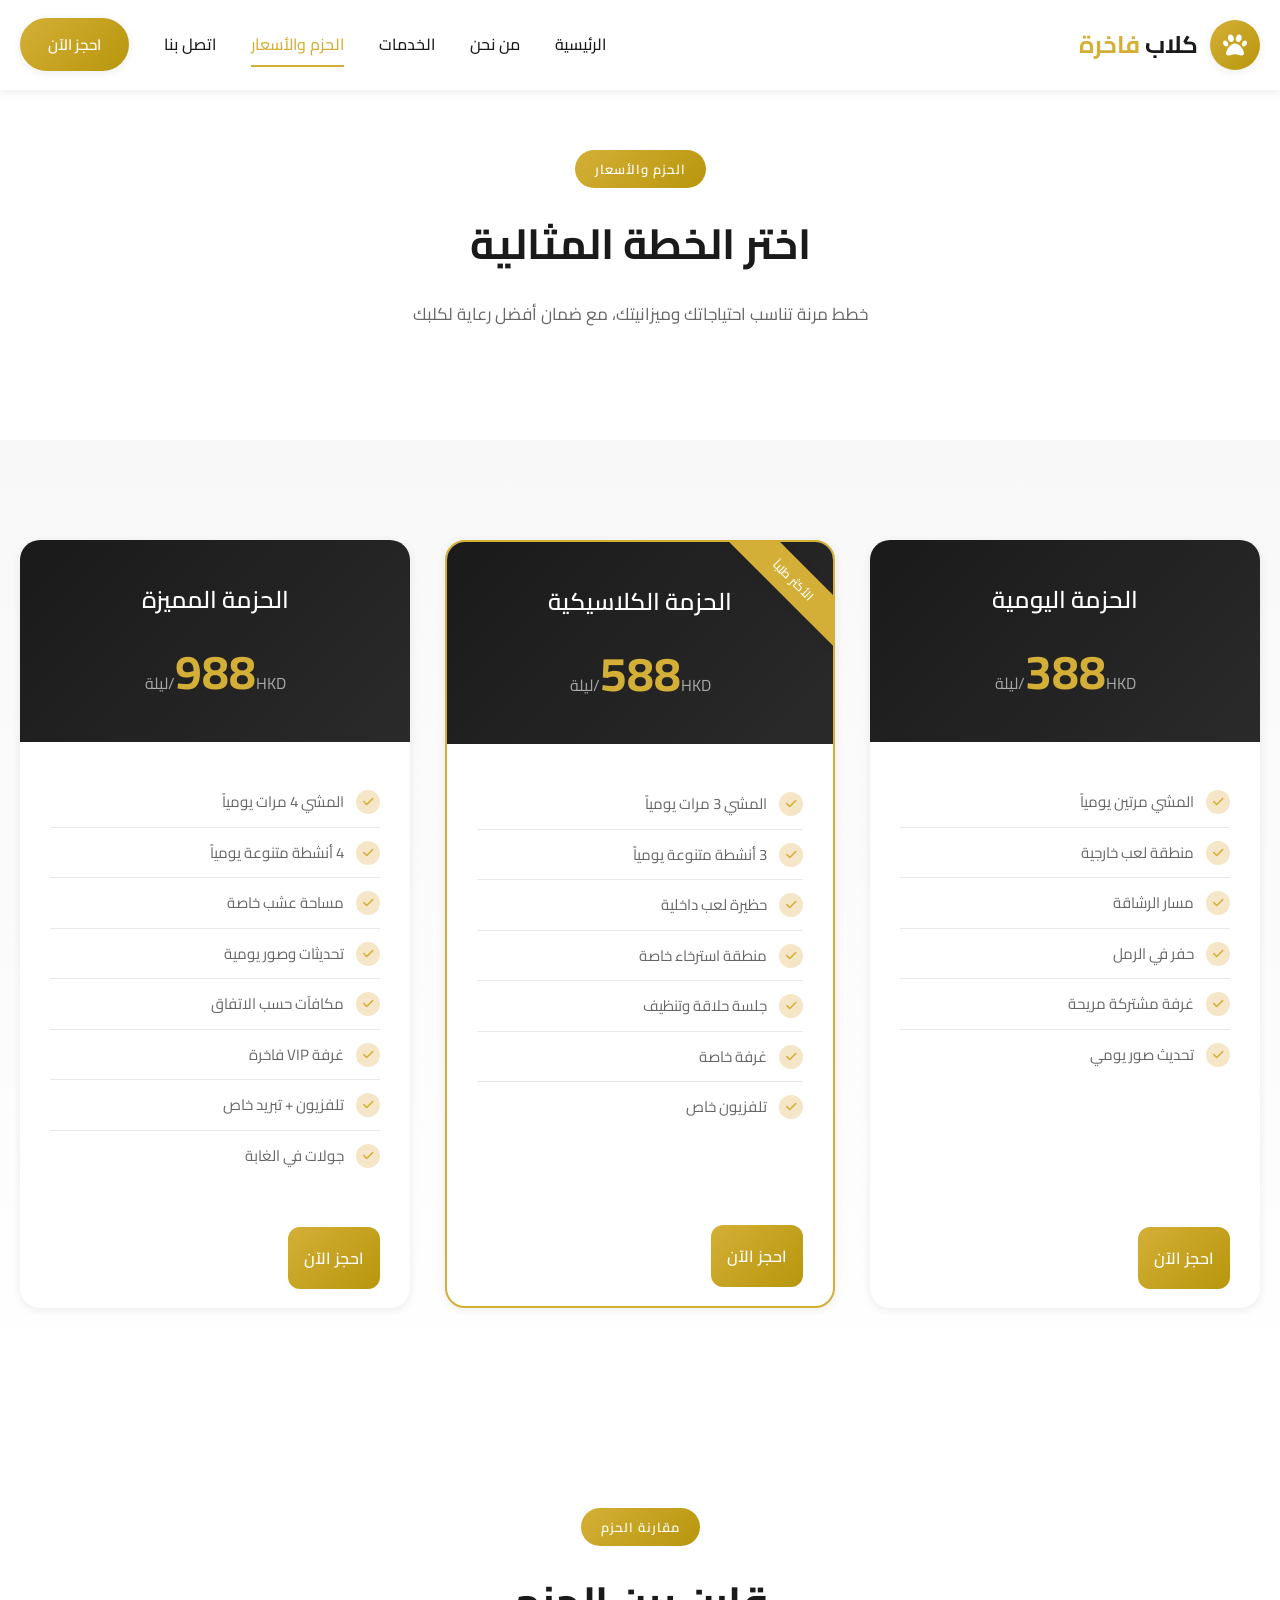
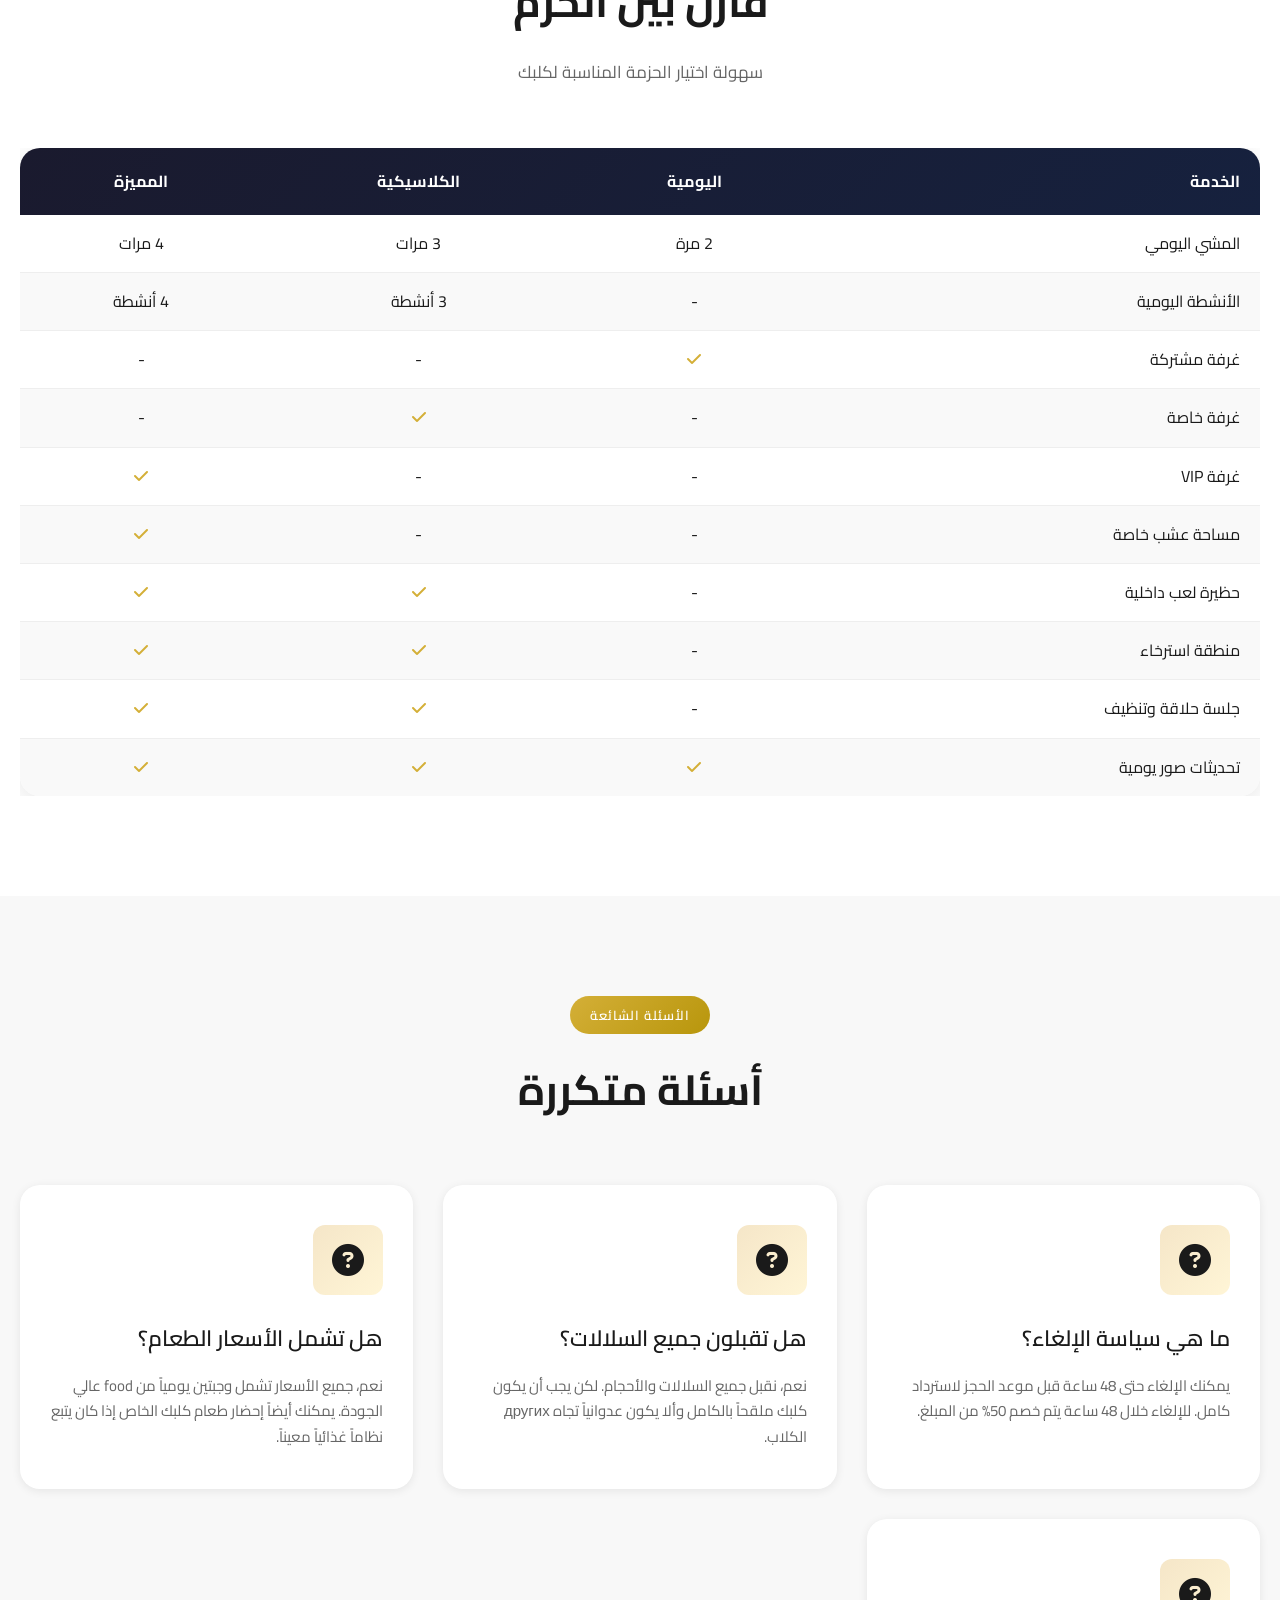
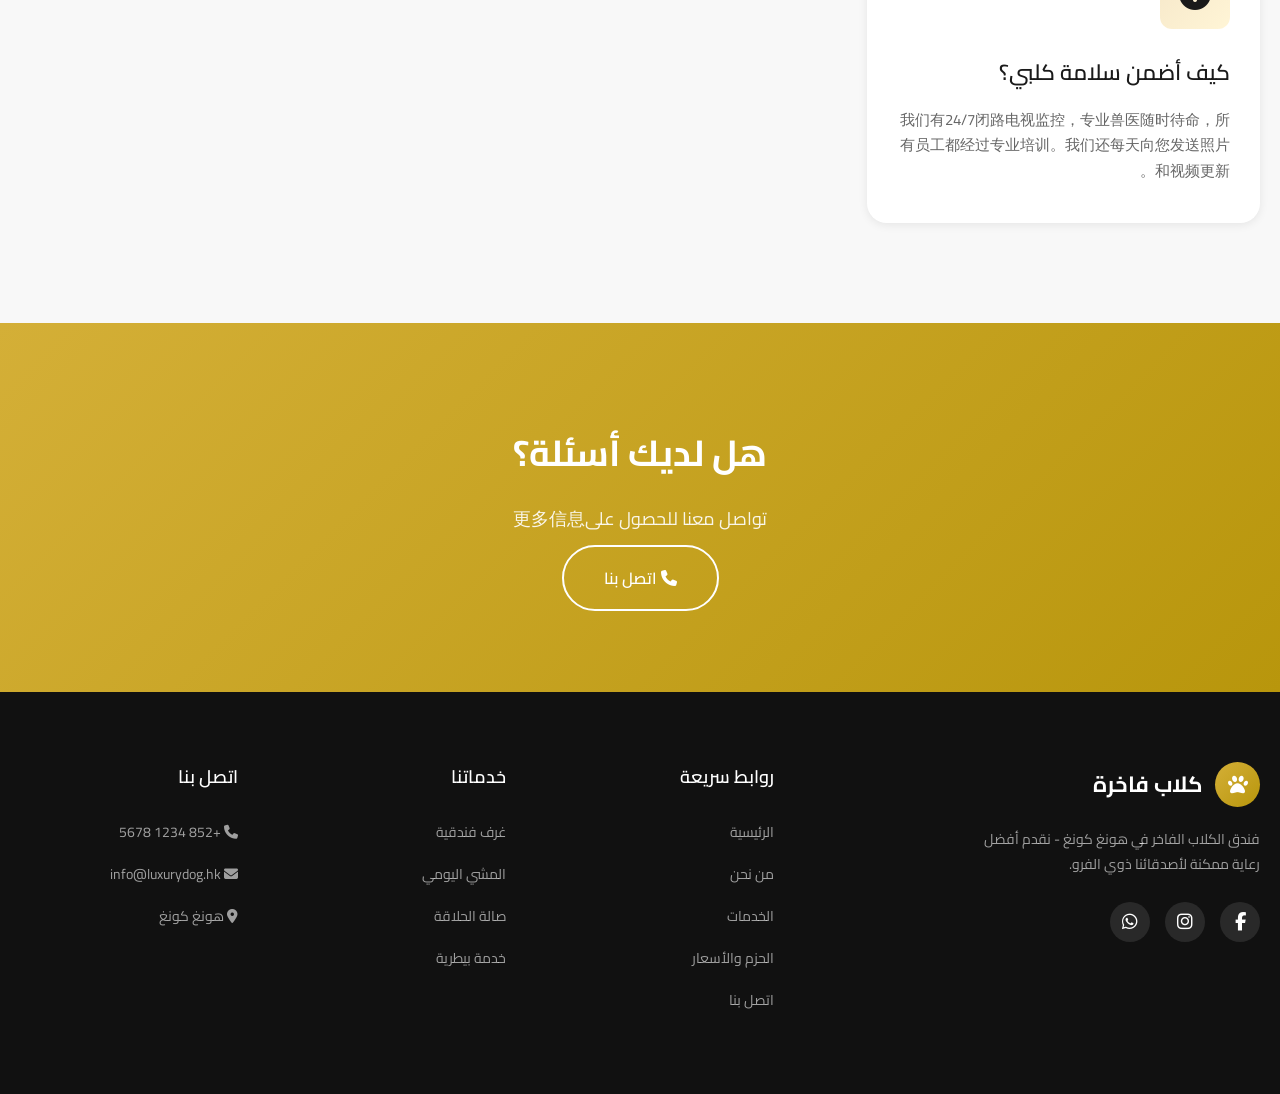
==== packages.html @ 78e654fd "Add files via upload" ====
<!DOCTYPE html>
<html lang="ar" dir="rtl">
<head>
    <meta charset="UTF-8">
    <meta name="viewport" content="width=device-width, initial-scale=1.0">
    <meta name="description" content="حزم وأسعار فندق الكلاب الفاخر في هونغ كونغ - حزمة يومية، كلاسيكية، مميزة">
    <meta name="keywords" content="اسعار فندق كلاب, حزم رعاية كلاب, حجز كلاب هونغ كونغ">
    <title>الحزم والأسعار - فندق الكلاب الفاخر | هونغ كونغ</title>
    
    <!-- الخطوط -->
    <link rel="preconnect" href="https://fonts.googleapis.com">
    <link rel="preconnect" href="https://fonts.gstatic.com" crossorigin>
    <link href="https://fonts.googleapis.com/css2?family=Cairo:wght@300;400;500;600;700;800;900&family=Tajawal:wght@300;400;500;600;700;800;900&display=swap" rel="stylesheet">
    
    <!-- أيقونات Font Awesome -->
    <link rel="stylesheet" href="https://cdnjs.cloudflare.com/ajax/libs/font-awesome/6.5.1/css/all.min.css">
    
    <!-- ملفات التصميم -->
    <link rel="stylesheet" href="css/style.css">
    <link rel="stylesheet" href="css/animations.css">
    
    <!-- Favicon -->
    <link rel="icon" href="data:image/svg+xml,<svg xmlns='http://www.w3.org/2000/svg' viewBox='0 0 100 100'><text y='.9em' font-size='90'>🐕</text></svg>">
</head>
<body>
    <!-- الهيدر -->
    <header class="header">
        <div class="container">
            <div class="header-inner">
                <a href="index.html" class="logo">
                    <div class="logo-icon">
                        <i class="fas fa-paw"></i>
                    </div>
                    <div class="logo-text">
                        كلاب <span>فاخرة</span>
                    </div>
                </a>

                <nav>
                    <ul class="nav-menu">
                        <li><a href="index.html" class="nav-link">الرئيسية</a></li>
                        <li><a href="about.html" class="nav-link">من نحن</a></li>
                        <li><a href="services.html" class="nav-link">الخدمات</a></li>
                        <li><a href="packages.html" class="nav-link active">الحزم والأسعار</a></li>
                        <li><a href="contact.html" class="nav-link">اتصل بنا</a></li>
                        <li><a href="packages.html" class="btn-book">احجز الآن</a></li>
                    </ul>
                </nav>

                <div class="menu-toggle">
                    <span></span>
                    <span></span>
                    <span></span>
                </div>
            </div>
        </div>
    </header>

    <!-- صفحة الحزم والأسعار -->
    <section class="section" style="padding-top: 150px; padding-bottom: 50px;">
        <div class="container">
            <div class="section-header reveal">
                <span class="section-badge">الحزم والأسعار</span>
                <h1 class="section-title">اختر الخطة المثالية</h1>
                <p class="section-description">
                    خطط مرنة تناسب احتياجاتك وميزانيتك، مع ضمان أفضل رعاية لكلبك
                </p>
            </div>
        </div>
    </section>

    <!-- قسم الحزم -->
    <section class="section packages-section">
        <div class="container">
            <div class="packages-grid">
                <!-- الحزمة اليومية -->
                <div class="package-card reveal">
                    <div class="package-header">
                        <h3 class="package-name">الحزمة اليومية</h3>
                        <div class="package-price">
                            388<span>HKD/ليلة</span>
                        </div>
                    </div>
                    <div class="package-body">
                        <ul class="package-features">
                            <li class="package-feature">
                                <span class="package-feature-icon"><i class="fas fa-check"></i></span>
                                المشي مرتين يومياً
                            </li>
                            <li class="package-feature">
                                <span class="package-feature-icon"><i class="fas fa-check"></i></span>
                                منطقة لعب خارجية
                            </li>
                            <li class="package-feature">
                                <span class="package-feature-icon"><i class="fas fa-check"></i></span>
                                مسار الرشاقة
                            </li>
                            <li class="package-feature">
                                <span class="package-feature-icon"><i class="fas fa-check"></i></span>
                                حفر في الرمل
                            </li>
                            <li class="package-feature">
                                <span class="package-feature-icon"><i class="fas fa-check"></i></span>
                                غرفة مشتركة مريحة
                            </li>
                            <li class="package-feature">
                                <span class="package-feature-icon"><i class="fas fa-check"></i></span>
                                تحديث صور يومي
                            </li>
                        </ul>
                    </div>
                    <div class="package-footer">
                        <a href="contact.html" class="package-btn">احجز الآن</a>
                    </div>
                </div>

                <!-- الحزمة الكلاسيكية -->
                <div class="package-card featured reveal">
                    <span class="package-badge">الأكثر طلباً</span>
                    <div class="package-header">
                        <h3 class="package-name">الحزمة الكلاسيكية</h3>
                        <div class="package-price">
                            588<span>HKD/ليلة</span>
                        </div>
                    </div>
                    <div class="package-body">
                        <ul class="package-features">
                            <li class="package-feature">
                                <span class="package-feature-icon"><i class="fas fa-check"></i></span>
                                المشي 3 مرات يومياً
                            </li>
                            <li class="package-feature">
                                <span class="package-feature-icon"><i class="fas fa-check"></i></span>
                                3 أنشطة متنوعة يومياً
                            </li>
                            <li class="package-feature">
                                <span class="package-feature-icon"><i class="fas fa-check"></i></span>
                                حظيرة لعب داخلية
                            </li>
                            <li class="package-feature">
                                <span class="package-feature-icon"><i class="fas fa-check"></i></span>
                                منطقة استرخاء خاصة
                            </li>
                            <li class="package-feature">
                                <span class="package-feature-icon"><i class="fas fa-check"></i></span>
                                جلسة حلاقة وتنظيف
                            </li>
                            <li class="package-feature">
                                <span class="package-feature-icon"><i class="fas fa-check"></i></span>
                                غرفة خاصة
                            </li>
                            <li class="package-feature">
                                <span class="package-feature-icon"><i class="fas fa-check"></i></span>
                                تلفزيون خاص
                            </li>
                        </ul>
                    </div>
                    <div class="package-footer">
                        <a href="contact.html" class="package-btn">احجز الآن</a>
                    </div>
                </div>

                <!-- الحزمة المميزة -->
                <div class="package-card reveal">
                    <div class="package-header">
                        <h3 class="package-name">الحزمة المميزة</h3>
                        <div class="package-price">
                            988<span>HKD/ليلة</span>
                        </div>
                    </div>
                    <div class="package-body">
                        <ul class="package-features">
                            <li class="package-feature">
                                <span class="package-feature-icon"><i class="fas fa-check"></i></span>
                                المشي 4 مرات يومياً
                            </li>
                            <li class="package-feature">
                                <span class="package-feature-icon"><i class="fas fa-check"></i></span>
                                4 أنشطة متنوعة يومياً
                            </li>
                            <li class="package-feature">
                                <span class="package-feature-icon"><i class="fas fa-check"></i></span>
                                مساحة عشب خاصة
                            </li>
                            <li class="package-feature">
                                <span class="package-feature-icon"><i class="fas fa-check"></i></span>
                                تحديثات وصور يومية
                            </li>
                            <li class="package-feature">
                                <span class="package-feature-icon"><i class="fas fa-check"></i></span>
                                مكافآت حسب الاتفاق
                            </li>
                            <li class="package-feature">
                                <span class="package-feature-icon"><i class="fas fa-check"></i></span>
                                غرفة VIP فاخرة
                            </li>
                            <li class="package-feature">
                                <span class="package-feature-icon"><i class="fas fa-check"></i></span>
                                تلفزيون + تبريد خاص
                            </li>
                            <li class="package-feature">
                                <span class="package-feature-icon"><i class="fas fa-check"></i></span>
                                جولات في الغابة
                            </li>
                        </ul>
                    </div>
                    <div class="package-footer">
                        <a href="contact.html" class="package-btn">احجز الآن</a>
                    </div>
                </div>
            </div>
        </div>
    </section>

    <!-- قسم مقارنة الحزم -->
    <section class="section">
        <div class="container">
            <div class="section-header reveal">
                <span class="section-badge">مقارنة الحزم</span>
                <h2 class="section-title">قارن بين الحزم</h2>
                <p class="section-description">
                    سهولة اختيار الحزمة المناسبة لكلبك
                </p>
            </div>

            <div style="overflow-x: auto;">
                <table style="width: 100%; border-collapse: collapse; background: white; border-radius: 20px; overflow: hidden; box-shadow: 0 5px 25px rgba(0,0,0,0.1);">
                    <thead>
                        <tr style="background: linear-gradient(135deg, #1a1a2e, #16213e); color: white;">
                            <th style="padding: 20px; text-align: right;">الخدمة</th>
                            <th style="padding: 20px; text-align: center;">اليومية</th>
                            <th style="padding: 20px; text-align: center;">الكلاسيكية</th>
                            <th style="padding: 20px; text-align: center;">المميزة</th>
                        </tr>
                    </thead>
                    <tbody>
                        <tr style="border-bottom: 1px solid #eee;">
                            <td style="padding: 15px 20px;">المشي اليومي</td>
                            <td style="padding: 15px 20px; text-align: center;">2 مرة</td>
                            <td style="padding: 15px 20px; text-align: center;">3 مرات</td>
                            <td style="padding: 15px 20px; text-align: center;">4 مرات</td>
                        </tr>
                        <tr style="border-bottom: 1px solid #eee; background: #f9f9f9;">
                            <td style="padding: 15px 20px;">الأنشطة اليومية</td>
                            <td style="padding: 15px 20px; text-align: center;">-</td>
                            <td style="padding: 15px 20px; text-align: center;">3 أنشطة</td>
                            <td style="padding: 15px 20px; text-align: center;">4 أنشطة</td>
                        </tr>
                        <tr style="border-bottom: 1px solid #eee;">
                            <td style="padding: 15px 20px;">غرفة مشتركة</td>
                            <td style="padding: 15px 20px; text-align: center;"><i class="fas fa-check" style="color: #D4AF37;"></i></td>
                            <td style="padding: 15px 20px; text-align: center;">-</td>
                            <td style="padding: 15px 20px; text-align: center;">-</td>
                        </tr>
                        <tr style="border-bottom: 1px solid #eee; background: #f9f9f9;">
                            <td style="padding: 15px 20px;">غرفة خاصة</td>
                            <td style="padding: 15px 20px; text-align: center;">-</td>
                            <td style="padding: 15px 20px; text-align: center;"><i class="fas fa-check" style="color: #D4AF37;"></i></td>
                            <td style="padding: 15px 20px; text-align: center;">-</td>
                        </tr>
                        <tr style="border-bottom: 1px solid #eee;">
                            <td style="padding: 15px 20px;">غرفة VIP</td>
                            <td style="padding: 15px 20px; text-align: center;">-</td>
                            <td style="padding: 15px 20px; text-align: center;">-</td>
                            <td style="padding: 15px 20px; text-align: center;"><i class="fas fa-check" style="color: #D4AF37;"></i></td>
                        </tr>
                        <tr style="border-bottom: 1px solid #eee; background: #f9f9f9;">
                            <td style="padding: 15px 20px;">مساحة عشب خاصة</td>
                            <td style="padding: 15px 20px; text-align: center;">-</td>
                            <td style="padding: 15px 20px; text-align: center;">-</td>
                            <td style="padding: 15px 20px; text-align: center;"><i class="fas fa-check" style="color: #D4AF37;"></i></td>
                        </tr>
                        <tr style="border-bottom: 1px solid #eee;">
                            <td style="padding: 15px 20px;">حظيرة لعب داخلية</td>
                            <td style="padding: 15px 20px; text-align: center;">-</td>
                            <td style="padding: 15px 20px; text-align: center;"><i class="fas fa-check" style="color: #D4AF37;"></i></td>
                            <td style="padding: 15px 20px; text-align: center;"><i class="fas fa-check" style="color: #D4AF37;"></i></td>
                        </tr>
                        <tr style="border-bottom: 1px solid #eee; background: #f9f9f9;">
                            <td style="padding: 15px 20px;">منطقة استرخاء</td>
                            <td style="padding: 15px 20px; text-align: center;">-</td>
                            <td style="padding: 15px 20px; text-align: center;"><i class="fas fa-check" style="color: #D4AF37;"></i></td>
                            <td style="padding: 15px 20px; text-align: center;"><i class="fas fa-check" style="color: #D4AF37;"></i></td>
                        </tr>
                        <tr style="border-bottom: 1px solid #eee;">
                            <td style="padding: 15px 20px;">جلسة حلاقة وتنظيف</td>
                            <td style="padding: 15px 20px; text-align: center;">-</td>
                            <td style="padding: 15px 20px; text-align: center;"><i class="fas fa-check" style="color: #D4AF37;"></i></td>
                            <td style="padding: 15px 20px; text-align: center;"><i class="fas fa-check" style="color: #D4AF37;"></i></td>
                        </tr>
                        <tr style="background: #f9f9f9;">
                            <td style="padding: 15px 20px;">تحديثات صور يومية</td>
                            <td style="padding: 15px 20px; text-align: center;"><i class="fas fa-check" style="color: #D4AF37;"></i></td>
                            <td style="padding: 15px 20px; text-align: center;"><i class="fas fa-check" style="color: #D4AF37;"></i></td>
                            <td style="padding: 15px 20px; text-align: center;"><i class="fas fa-check" style="color: #D4AF37;"></i></td>
                        </tr>
                    </tbody>
                </table>
            </div>
        </div>
    </section>

    <!-- قسم الأسئلة الشائعة -->
    <section class="section about-section">
        <div class="container">
            <div class="section-header reveal">
                <span class="section-badge">الأسئلة الشائعة</span>
                <h2 class="section-title">أسئلة متكررة</h2>
            </div>

            <div class="services-grid">
                <div class="service-card reveal">
                    <div class="service-icon">
                        <i class="fas fa-question-circle"></i>
                    </div>
                    <h3 class="service-title">ما هي سياسة الإلغاء؟</h3>
                    <p class="service-description">
                        يمكنك الإلغاء حتى 48 ساعة قبل موعد الحجز لاسترداد كامل. للإلغاء خلال 48 ساعة يتم خصم 50% من المبلغ.
                    </p>
                </div>

                <div class="service-card reveal">
                    <div class="service-icon">
                        <i class="fas fa-question-circle"></i>
                    </div>
                    <h3 class="service-title">هل تقبلون جميع السلالات؟</h3>
                    <p class="service-description">
                        نعم، نقبل جميع السلالات والأحجام. لكن يجب أن يكون كلبك ملقحاً بالكامل وألا يكون عدوانياً تجاه других الكلاب.
                    </p>
                </div>

                <div class="service-card reveal">
                    <div class="service-icon">
                        <i class="fas fa-question-circle"></i>
                    </div>
                    <h3 class="service-title">هل تشمل الأسعار الطعام؟</h3>
                    <p class="service-description">
                        نعم، جميع الأسعار تشمل وجبتين يومياً من food عالي الجودة. يمكنك أيضاً إحضار طعام كلبك الخاص إذا كان يتبع نظاماً غذائياً معيناً.
                    </p>
                </div>

                <div class="service-card reveal">
                    <div class="service-icon">
                        <i class="fas fa-question-circle"></i>
                    </div>
                    <h3 class="service-title">كيف أضمن سلامة كلبي؟</h3>
                    <p class="service-description">
                       我们有24/7闭路电视监控，专业兽医随时待命，所有员工都经过专业培训。我们还每天向您发送照片和视频更新。
                    </p>
                </div>
            </div>
        </div>
    </section>

    <!-- CTA -->
    <section class="section" style="background: linear-gradient(135deg, var(--primary-gold), var(--secondary-gold));">
        <div class="container" style="text-align: center;">
            <h2 style="font-size: 36px; font-weight: 700; color: white; margin-bottom: 20px;">
                هل لديك أسئلة؟
            </h2>
            <p style="font-size: 18px; color: rgba(255,255,255,0.9); margin-bottom: 30px;">
                تواصل معنا للحصول على更多信息
            </p>
            <a href="contact.html" class="btn-hero btn-secondary" style="border-color: white; color: white;">
                <i class="fas fa-phone"></i> اتصل بنا
            </a>
        </div>
    </section>

    <!-- الفوتر -->
    <footer class="footer">
        <div class="container">
            <div class="footer-grid">
                <div class="footer-brand">
                    <div class="footer-logo">
                        <div class="footer-logo-icon">
                            <i class="fas fa-paw"></i>
                        </div>
                        <span class="footer-logo-text">كلاب <span>فاخرة</span></span>
                    </div>
                    <p>
                        فندق الكلاب الفاخر في هونغ كونغ - نقدم أفضل رعاية ممكنة لأصدقائنا ذوي الفرو.
                    </p>
                    <div class="footer-social">
                        <a href="#" class="social-link"><i class="fab fa-facebook-f"></i></a>
                        <a href="#" class="social-link"><i class="fab fa-instagram"></i></a>
                        <a href="#" class="social-link"><i class="fab fa-whatsapp"></i></a>
                    </div>
                </div>

                <div class="footer-column">
                    <h4 class="footer-title">روابط سريعة</h4>
                    <ul class="footer-links">
                        <li><a href="index.html" class="footer-link">الرئيسية</a></li>
                        <li><a href="about.html" class="footer-link">من نحن</a></li>
                        <li><a href="services.html" class="footer-link">الخدمات</a></li>
                        <li><a href="packages.html" class="footer-link">الحزم والأسعار</a></li>
                        <li><a href="contact.html" class="footer-link">اتصل بنا</a></li>
                    </ul>
                </div>

                <div class="footer-column">
                    <h4 class="footer-title">خدماتنا</h4>
                    <ul class="footer-links">
                        <li><a href="services.html" class="footer-link">غرف فندقية</a></li>
                        <li><a href="services.html" class="footer-link">المشي اليومي</a></li>
                        <li><a href="services.html" class="footer-link">صالة الحلاقة</a></li>
                        <li><a href="services.html" class="footer-link">خدمة بيطرية</a></li>
                    </ul>
                </div>

                <div class="footer-column">
                    <h4 class="footer-title">اتصل بنا</h4>
                    <ul class="footer-links">
                        <li><a href="tel:+85212345678" class="footer-link"><i class="fas fa-phone"></i> +852 1234 5678</a></li>
                        <li><a href="mailto:info@luxurydog.hk" class="footer-link"><i class="fas fa-envelope"></i> info@luxurydog.hk</a></li>
                        <li><a href="#" class="footer-link"><i class="fas fa-map-marker-alt"></i> هونغ كونغ</a></li>
                    </ul>
                </div>
            </div>
        </div>
    </footer>

    <script src="js/main.js"></script>
</body>
</html>
---- css/style.css ----
/* ============================================
   فندق الكلاب الفاخر - هونغ كونغ
   تصميم احترافي متجاوب
   ============================================ */

/* المتغيرات الأساسية */
:root {
    /* الألوان الفاخرة */
    --primary-gold: #D4AF37;
    --secondary-gold: #B8960C;
    --light-gold: #F5E6C8;
    --pure-white: #FFFFFF;
    --off-white: #F8F8F8;
    --light-gray: #E8E8E8;
    --medium-gray: #9E9E9E;
    --dark-gray: #333333;
    --text-dark: #1A1A1A;
    --text-light: #666666;
    --accent-brown: #8B4513;
    
    /* الظلال */
    --shadow-light: 0 2px 10px rgba(0, 0, 0, 0.08);
    --shadow-medium: 0 5px 25px rgba(0, 0, 0, 0.12);
    --shadow-heavy: 0 10px 40px rgba(0, 0, 0, 0.15);
    
    /* الحواف */
    --border-radius-sm: 8px;
    --border-radius-md: 12px;
    --border-radius-lg: 20px;
    
    /* الانتقالات */
    --transition-fast: 0.2s ease;
    --transition-normal: 0.3s ease;
    --transition-slow: 0.5s ease;
}

/* إعادة الضبط */
*, *::before, *::after {
    margin: 0;
    padding: 0;
    box-sizing: border-box;
}

html {
    scroll-behavior: smooth;
}

body {
    font-family: 'Cairo', 'Tajawal', 'Noto Sans Arabic', sans-serif;
    line-height: 1.7;
    color: var(--text-dark);
    background-color: var(--pure-white);
    overflow-x: hidden;
}

/* الخطوط العربية */
[lang="ar"] {
    font-family: 'Cairo', 'Tajawal', 'Noto Sans Arabic', sans-serif;
}

/* الروابط */
a {
    text-decoration: none;
    color: inherit;
    transition: var(--transition-normal);
}

ul {
    list-style: none;
}

img {
    max-width: 100%;
    height: auto;
    display: block;
}

/* الحاويات */
.container {
    max-width: 1400px;
    margin: 0 auto;
    padding: 0 20px;
}

.container-fluid {
    width: 100%;
    padding: 0 20px;
}

/* ============================================
   الهيدر والتصفح
   ============================================ */
.header {
    position: fixed;
    top: 0;
    left: 0;
    width: 100%;
    z-index: 1000;
    background: rgba(255, 255, 255, 0.95);
    backdrop-filter: blur(10px);
    box-shadow: var(--shadow-light);
    transition: var(--transition-normal);
}

.header.scrolled {
    padding: 10px 0;
    box-shadow: var(--shadow-medium);
}

.header-inner {
    display: flex;
    justify-content: space-between;
    align-items: center;
    padding: 20px 0;
    transition: var(--transition-normal);
}

.header.scrolled .header-inner {
    padding: 10px 0;
}

.logo {
    display: flex;
    align-items: center;
    gap: 12px;
}

.logo-icon {
    width: 50px;
    height: 50px;
    background: linear-gradient(135deg, var(--primary-gold), var(--secondary-gold));
    border-radius: 50%;
    display: flex;
    align-items: center;
    justify-content: center;
    font-size: 24px;
    color: white;
    box-shadow: var(--shadow-light);
}

.logo-text {
    font-size: 24px;
    font-weight: 700;
    color: var(--text-dark);
}

.logo-text span {
    color: var(--primary-gold);
}

.nav-menu {
    display: flex;
    align-items: center;
    gap: 35px;
}

.nav-link {
    font-size: 16px;
    font-weight: 500;
    color: var(--text-dark);
    position: relative;
    padding: 8px 0;
}

.nav-link::after {
    content: '';
    position: absolute;
    bottom: 0;
    left: 0;
    width: 0;
    height: 2px;
    background: var(--primary-gold);
    transition: var(--transition-normal);
}

.nav-link:hover::after,
.nav-link.active::after {
    width: 100%;
}

.nav-link:hover {
    color: var(--primary-gold);
}

.nav-link.active {
    color: var(--primary-gold);
}

/* زر الحجز */
.btn-book {
    background: linear-gradient(135deg, var(--primary-gold), var(--secondary-gold));
    color: white;
    padding: 12px 28px;
    border-radius: 50px;
    font-weight: 600;
    font-size: 15px;
    box-shadow: var(--shadow-light);
    transition: var(--transition-normal);
    border: none;
    cursor: pointer;
}

.btn-book:hover {
    transform: translateY(-2px);
    box-shadow: var(--shadow-medium);
    background: linear-gradient(135deg, var(--secondary-gold), var(--primary-gold));
}

/* زر الحزم */
.btn-package {
    background: linear-gradient(135deg, var(--primary-gold), var(--secondary-gold));
    color: white;
    padding: 14px 35px;
    border-radius: var(--border-radius-md);
    font-weight: 600;
    font-size: 16px;
    box-shadow: var(--shadow-medium);
    transition: var(--transition-normal);
    border: none;
    cursor: pointer;
    display: inline-block;
    text-align: center;
}

.btn-package:hover {
    transform: translateY(-3px);
    box-shadow: var(--shadow-heavy);
}

/* القائمة المتنقلة */
.menu-toggle {
    display: none;
    flex-direction: column;
    gap: 5px;
    cursor: pointer;
    padding: 10px;
    z-index: 1001;
}

.menu-toggle span {
    width: 25px;
    height: 3px;
    background: var(--text-dark);
    border-radius: 3px;
    transition: var(--transition-normal);
}

.menu-toggle.active span:nth-child(1) {
    transform: rotate(45deg) translate(6px, 6px);
}

.menu-toggle.active span:nth-child(2) {
    opacity: 0;
}

.menu-toggle.active span:nth-child(3) {
    transform: rotate(-45deg) translate(6px, -6px);
}

/* ============================================
   الصفحة الرئيسية - Hero Section
   ============================================ */
.hero {
    min-height: 100vh;
    display: flex;
    align-items: center;
    position: relative;
    background: linear-gradient(135deg, #1a1a2e 0%, #16213e 50%, #0f3460 100%);
    overflow: hidden;
}

.hero::before {
    content: '';
    position: absolute;
    top: 0;
    left: 0;
    width: 100%;
    height: 100%;
    background: url('data:image/svg+xml,<svg xmlns="http://www.w3.org/2000/svg" viewBox="0 0 100 100"><defs><pattern id="grain" width="100" height="100" patternUnits="userSpaceOnUse"><circle cx="25" cy="25" r="1" fill="rgba(255,255,255,0.03)"/><circle cx="75" cy="75" r="1" fill="rgba(255,255,255,0.03)"/><circle cx="50" cy="10" r="0.5" fill="rgba(255,255,255,0.02)"/></pattern></defs><rect width="100" height="100" fill="url(%23grain)"/></svg>');
    pointer-events: none;
}

.hero-content {
    position: relative;
    z-index: 2;
    max-width: 700px;
    padding: 120px 0 80px;
}

.hero-badge {
    display: inline-flex;
    align-items: center;
    gap: 8px;
    background: rgba(212, 175, 55, 0.15);
    border: 1px solid var(--primary-gold);
    padding: 8px 20px;
    border-radius: 50px;
    margin-bottom: 25px;
    animation: fadeInDown 0.8s ease;
}

.hero-badge span {
    color: var(--primary-gold);
    font-size: 14px;
    font-weight: 600;
}

.hero-title {
    font-size: 60px;
    font-weight: 800;
    color: white;
    line-height: 1.2;
    margin-bottom: 25px;
    animation: fadeInUp 0.8s ease 0.2s both;
}

.hero-title span {
    color: var(--primary-gold);
    background: linear-gradient(135deg, var(--primary-gold), #FFD700);
    -webkit-background-clip: text;
    -webkit-text-fill-color: transparent;
    background-clip: text;
}

.hero-description {
    font-size: 18px;
    color: rgba(255, 255, 255, 0.8);
    margin-bottom: 35px;
    line-height: 1.8;
    animation: fadeInUp 0.8s ease 0.4s both;
}

.hero-buttons {
    display: flex;
    gap: 20px;
    flex-wrap: wrap;
    animation: fadeInUp 0.8s ease 0.6s both;
}

.btn-hero {
    padding: 16px 40px;
    border-radius: 50px;
    font-weight: 600;
    font-size: 16px;
    cursor: pointer;
    transition: var(--transition-normal);
    border: none;
}

.btn-primary {
    background: linear-gradient(135deg, var(--primary-gold), var(--secondary-gold));
    color: white;
    box-shadow: var(--shadow-medium);
}

.btn-primary:hover {
    transform: translateY(-3px);
    box-shadow: var(--shadow-heavy);
}

.btn-secondary {
    background: transparent;
    color: white;
    border: 2px solid rgba(255, 255, 255, 0.3);
}

.btn-secondary:hover {
    background: rgba(255, 255, 255, 0.1);
    border-color: white;
}

/* صورة الكلب في اليمين */
.hero-image {
    position: absolute;
    right: -5%;
    top: 50%;
    transform: translateY(-50%);
    width: 55%;
    height: 100%;
    max-width: 800px;
    z-index: 1;
}

.hero-image img {
    width: 100%;
    height: 100%;
    object-fit: cover;
    opacity: 0.9;
}

.hero-overlay {
    position: absolute;
    right: 0;
    top: 0;
    width: 50%;
    height: 100%;
    background: linear-gradient(to left, rgba(26, 26, 46, 0.9), transparent);
}

/* الإحصائيات */
.hero-stats {
    display: flex;
    gap: 50px;
    margin-top: 60px;
    padding-top: 40px;
    border-top: 1px solid rgba(255, 255, 255, 0.1);
    animation: fadeInUp 0.8s ease 0.8s both;
}

.stat-item {
    text-align: center;
}

.stat-number {
    font-size: 42px;
    font-weight: 700;
    color: var(--primary-gold);
    display: block;
}

.stat-label {
    font-size: 14px;
    color: rgba(255, 255, 255, 0.6);
    text-transform: uppercase;
    letter-spacing: 1px;
}

/* Scroll indicator */
.scroll-indicator {
    position: absolute;
    bottom: 40px;
    left: 50%;
    transform: translateX(-50%);
    display: flex;
    flex-direction: column;
    align-items: center;
    gap: 10px;
    color: rgba(255, 255, 255, 0.5);
    font-size: 12px;
    animation: bounce 2s infinite;
}

.scroll-indicator span {
    width: 30px;
    height: 50px;
    border: 2px solid rgba(255, 255, 255, 0.3);
    border-radius: 20px;
    position: relative;
}

.scroll-indicator span::before {
    content: '';
    position: absolute;
    top: 8px;
    left: 50%;
    transform: translateX(-50%);
    width: 4px;
    height: 8px;
    background: var(--primary-gold);
    border-radius: 2px;
    animation: scrollDown 2s infinite;
}

/* ============================================
   الأقسام العامة
   ============================================ */
.section {
    padding: 100px 0;
}

.section-light {
    background: var(--off-white);
}

.section-dark {
    background: var(--text-dark);
    color: white;
}

.section-header {
    text-align: center;
    max-width: 700px;
    margin: 0 auto 60px;
}

.section-badge {
    display: inline-block;
    background: linear-gradient(135deg, var(--primary-gold), var(--secondary-gold));
    color: white;
    padding: 8px 20px;
    border-radius: 50px;
    font-size: 13px;
    font-weight: 600;
    text-transform: uppercase;
    letter-spacing: 1px;
    margin-bottom: 20px;
}

.section-title {
    font-size: 42px;
    font-weight: 700;
    margin-bottom: 20px;
    color: var(--text-dark);
}

.section-dark .section-title {
    color: white;
}

.section-description {
    font-size: 17px;
    color: var(--text-light);
    line-height: 1.8;
}

.section-dark .section-description {
    color: rgba(255, 255, 255, 0.7);
}

/* ============================================
   صفحة من نحن
   ============================================ */
.about-section {
    background: var(--off-white);
}

.about-grid {
    display: grid;
    grid-template-columns: 1fr 1fr;
    gap: 80px;
    align-items: center;
}

.about-image {
    position: relative;
}

.about-image img {
    border-radius: var(--border-radius-lg);
    box-shadow: var(--shadow-heavy);
}

.about-image::before {
    content: '';
    position: absolute;
    top: -20px;
    right: -20px;
    width: 100%;
    height: 100%;
    border: 3px solid var(--primary-gold);
    border-radius: var(--border-radius-lg);
    z-index: -1;
}

.about-content h2 {
    font-size: 38px;
    font-weight: 700;
    margin-bottom: 25px;
    color: var(--text-dark);
}

.about-content p {
    font-size: 16px;
    color: var(--text-light);
    line-height: 1.9;
    margin-bottom: 20px;
}

.about-features {
    display: grid;
    grid-template-columns: 1fr 1fr;
    gap: 20px;
    margin-top: 30px;
}

.about-feature {
    display: flex;
    align-items: center;
    gap: 12px;
}

.about-feature-icon {
    width: 45px;
    height: 45px;
    background: var(--primary-gold);
    border-radius: 50%;
    display: flex;
    align-items: center;
    justify-content: center;
    color: white;
    font-size: 20px;
    flex-shrink: 0;
}

.about-feature span {
    font-weight: 500;
    color: var(--text-dark);
}

/* ============================================
   صفحة الخدمات والمرافق
   ============================================ */
.services-grid {
    display: grid;
    grid-template-columns: repeat(3, 1fr);
    gap: 30px;
}

.service-card {
    background: white;
    border-radius: var(--border-radius-lg);
    padding: 40px 30px;
    box-shadow: var(--shadow-light);
    transition: var(--transition-normal);
    position: relative;
    overflow: hidden;
}

.service-card::before {
    content: '';
    position: absolute;
    top: 0;
    left: 0;
    width: 100%;
    height: 4px;
    background: linear-gradient(90deg, var(--primary-gold), var(--secondary-gold));
    transform: scaleX(0);
    transition: var(--transition-normal);
}

.service-card:hover {
    transform: translateY(-10px);
    box-shadow: var(--shadow-heavy);
}

.service-card:hover::before {
    transform: scaleX(1);
}

.service-icon {
    width: 70px;
    height: 70px;
    background: linear-gradient(135deg, var(--light-gold), #FFF5D6);
    border-radius: var(--border-radius-md);
    display: flex;
    align-items: center;
    justify-content: center;
    font-size: 32px;
    margin-bottom: 25px;
}

.service-title {
    font-size: 22px;
    font-weight: 600;
    margin-bottom: 15px;
    color: var(--text-dark);
}

.service-description {
    font-size: 15px;
    color: var(--text-light);
    line-height: 1.7;
}

/* ============================================
   صفحة الحزم والأسعار
   ============================================ */
.packages-section {
    background: linear-gradient(180deg, var(--off-white) 0%, white 100%);
}

.packages-grid {
    display: grid;
    grid-template-columns: repeat(3, 1fr);
    gap: 35px;
    align-items: stretch;
}

.package-card {
    background: white;
    border-radius: var(--border-radius-lg);
    overflow: hidden;
    box-shadow: var(--shadow-light);
    transition: var(--transition-normal);
    position: relative;
    display: flex;
    flex-direction: column;
}

.package-card:hover {
    transform: translateY(-15px);
    box-shadow: var(--shadow-heavy);
}

.package-card.featured {
    border: 2px solid var(--primary-gold);
    transform: scale(1.05);
}

.package-card.featured:hover {
    transform: scale(1.05) translateY(-15px);
}

.package-badge {
    position: absolute;
    top: 20px;
    left: -35px;
    background: var(--primary-gold);
    color: white;
    padding: 8px 50px;
    font-size: 12px;
    font-weight: 600;
    text-transform: uppercase;
    transform: rotate(-45deg);
    box-shadow: var(--shadow-light);
}

.package-header {
    padding: 40px 30px 30px;
    text-align: center;
    background: linear-gradient(135deg, var(--text-dark) 0%, #2a2a2a 100%);
    color: white;
}

.package-name {
    font-size: 24px;
    font-weight: 600;
    margin-bottom: 10px;
}

.package-price {
    font-size: 48px;
    font-weight: 700;
    color: var(--primary-gold);
}

.package-price span {
    font-size: 16px;
    color: rgba(255, 255, 255, 0.6);
    font-weight: 400;
}

.package-body {
    padding: 35px 30px;
    flex: 1;
}

.package-features {
    margin-bottom: 30px;
}

.package-feature {
    display: flex;
    align-items: center;
    gap: 12px;
    padding: 12px 0;
    border-bottom: 1px solid var(--light-gray);
    font-size: 15px;
    color: var(--text-light);
}

.package-feature:last-child {
    border-bottom: none;
}

.package-feature-icon {
    width: 24px;
    height: 24px;
    background: var(--light-gold);
    border-radius: 50%;
    display: flex;
    align-items: center;
    justify-content: center;
    color: var(--primary-gold);
    font-size: 12px;
    flex-shrink: 0;
}

.package-footer {
    padding: 0 30px 35px;
}

.package-btn {
    width: 100%;
    padding: 16px;
    border: none;
    border-radius: var(--border-radius-md);
    font-size: 16px;
    font-weight: 600;
    cursor: pointer;
    transition: var(--transition-normal);
    background: linear-gradient(135deg, var(--primary-gold), var(--secondary-gold));
    color: white;
}

.package-btn:hover {
    background: linear-gradient(135deg, var(--secondary-gold), var(--primary-gold));
}

/* ============================================
   صفحة اتصل بنا
   ============================================ */
.contact-section {
    background: var(--text-dark);
    color: white;
}

.contact-grid {
    display: grid;
    grid-template-columns: 1fr 1fr;
    gap: 60px;
}

.contact-info h2 {
    font-size: 38px;
    font-weight: 700;
    margin-bottom: 20px;
}

.contact-info p {
    font-size: 16px;
    color: rgba(255, 255, 255, 0.7);
    line-height: 1.8;
    margin-bottom: 40px;
}

.contact-details {
    display: flex;
    flex-direction: column;
    gap: 25px;
}

.contact-item {
    display: flex;
    align-items: center;
    gap: 20px;
}

.contact-icon {
    width: 55px;
    height: 55px;
    background: rgba(212, 175, 55, 0.15);
    border: 1px solid var(--primary-gold);
    border-radius: var(--border-radius-md);
    display: flex;
    align-items: center;
    justify-content: center;
    font-size: 22px;
    color: var(--primary-gold);
}

.contact-text h4 {
    font-size: 16px;
    font-weight: 600;
    margin-bottom: 5px;
}

.contact-text p {
    font-size: 15px;
    color: rgba(255, 255, 255, 0.6);
    margin: 0;
}

/* نموذج التواصل */
.contact-form-wrapper {
    background: white;
    border-radius: var(--border-radius-lg);
    padding: 45px;
    color: var(--text-dark);
}

.contact-form-wrapper h3 {
    font-size: 26px;
    font-weight: 600;
    margin-bottom: 30px;
}

.form-group {
    margin-bottom: 22px;
}

.form-group label {
    display: block;
    font-size: 14px;
    font-weight: 600;
    margin-bottom: 8px;
    color: var(--text-dark);
}

.form-group input,
.form-group textarea,
.form-group select {
    width: 100%;
    padding: 14px 18px;
    border: 2px solid var(--light-gray);
    border-radius: var(--border-radius-md);
    font-size: 15px;
    font-family: inherit;
    transition: var(--transition-normal);
    background: var(--off-white);
}

.form-group input:focus,
.form-group textarea:focus,
.form-group select:focus {
    outline: none;
    border-color: var(--primary-gold);
    background: white;
}

.form-group textarea {
    min-height: 140px;
    resize: vertical;
}

.form-submit {
    width: 100%;
    padding: 16px;
    background: linear-gradient(135deg, var(--primary-gold), var(--secondary-gold));
    color: white;
    border: none;
    border-radius: var(--border-radius-md);
    font-size: 16px;
    font-weight: 600;
    cursor: pointer;
    transition: var(--transition-normal);
}

.form-submit:hover {
    background: linear-gradient(135deg, var(--secondary-gold), var(--primary-gold));
    transform: translateY(-2px);
}

/* الخريطة */
.map-container {
    margin-top: 60px;
    border-radius: var(--border-radius-lg);
    overflow: hidden;
    height: 350px;
    background: var(--dark-gray);
    display: flex;
    align-items: center;
    justify-content: center;
}

.map-container iframe {
    width: 100%;
    height: 100%;
    border: none;
}

/* ============================================
   الفوتر
   ============================================ */
.footer {
    background: #111111;
    color: white;
    padding: 70px 0 30px;
}

.footer-grid {
    display: grid;
    grid-template-columns: 2fr 1fr 1fr 1fr;
    gap: 50px;
    margin-bottom: 50px;
}

.footer-brand {
    max-width: 300px;
}

.footer-logo {
    display: flex;
    align-items: center;
    gap: 12px;
    margin-bottom: 20px;
}

.footer-logo-icon {
    width: 45px;
    height: 45px;
    background: linear-gradient(135deg, var(--primary-gold), var(--secondary-gold));
    border-radius: 50%;
    display: flex;
    align-items: center;
    justify-content: center;
    font-size: 20px;
}

.footer-logo-text {
    font-size: 22px;
    font-weight: 700;
}

.footer-brand p {
    font-size: 14px;
    color: rgba(255, 255, 255, 0.6);
    line-height: 1.8;
}

.footer-title {
    font-size: 18px;
    font-weight: 600;
    margin-bottom: 25px;
    color: white;
}

.footer-links {
    display: flex;
    flex-direction: column;
    gap: 15px;
}

.footer-link {
    font-size: 14px;
    color: rgba(255, 255, 255, 0.6);
    transition: var(--transition-normal);
}

.footer-link:hover {
    color: var(--primary-gold);
    padding-right: 8px;
}

.footer-social {
    display: flex;
    gap: 15px;
    margin-top: 25px;
}

.social-link {
    width: 40px;
    height: 40px;
    background: rgba(255, 255, 255, 0.1);
    border-radius: 50%;
    display: flex;
    align-items: center;
    justify-content: center;
    font-size: 18px;
    color: white;
    transition: var(--transition-normal);
}

.social-link:hover {
    background: var(--primary-gold);
    transform: translateY(-3px);
}

.footer-bottom {
    padding-top: 30px;
    border-top: 1px solid rgba(255, 255, 255, 0.1);
    text-align: center;
}

.footer-bottom p {
    font-size: 14px;
    color: rgba(255, 255, 255, 0.5);
}

/* ============================================
   التصميم المتجاوب
   ============================================ */
@media (max-width: 1200px) {
    .hero-title {
        font-size: 48px;
    }
    
    .packages-grid {
        gap: 25px;
    }
    
    .services-grid {
        grid-template-columns: repeat(2, 1fr);
    }
}

@media (max-width: 992px) {
    .hero {
        min-height: auto;
        padding: 150px 0 80px;
    }
    
    .hero-content {
        max-width: 100%;
        text-align: center;
        padding: 0;
    }
    
    .hero-image {
        display: none;
    }
    
    .hero-overlay {
        display: none;
    }
    
    .hero-buttons {
        justify-content: center;
    }
    
    .hero-stats {
        justify-content: center;
    }
    
    .about-grid,
    .contact-grid {
        grid-template-columns: 1fr;
        gap: 50px;
    }
    
    .packages-grid {
        grid-template-columns: 1fr;
        max-width: 450px;
        margin: 0 auto;
    }
    
    .package-card.featured {
        transform: none;
    }
    
    .package-card.featured:hover {
        transform: translateY(-15px);
    }
    
    .services-grid {
        grid-template-columns: repeat(2, 1fr);
    }
    
    .footer-grid {
        grid-template-columns: 1fr 1fr;
    }
}

@media (max-width: 768px) {
    .header-inner {
        padding: 15px 0;
    }
    
    .nav-menu {
        position: fixed;
        top: 0;
        left: -100%;
        width: 80%;
        max-width: 350px;
        height: 100vh;
        background: white;
        flex-direction: column;
        justify-content: center;
        gap: 30px;
        box-shadow: var(--shadow-heavy);
        transition: var(--transition-normal);
    }
    
    .nav-menu.active {
        left: 0;
    }
    
    .menu-toggle {
        display: flex;
    }
    
    .hero-title {
        font-size: 36px;
    }
    
    .hero-description {
        font-size: 16px;
    }
    
    .section {
        padding: 70px 0;
    }
    
    .section-title {
        font-size: 32px;
    }
    
    .services-grid {
        grid-template-columns: 1fr;
    }
    
    .about-features {
        grid-template-columns: 1fr;
    }
    
    .hero-stats {
        flex-direction: column;
        gap: 25px;
    }
    
    .footer-grid {
        grid-template-columns: 1fr;
        text-align: center;
    }
    
    .footer-brand {
        max-width: 100%;
    }
    
    .footer-logo {
        justify-content: center;
    }
    
    .footer-social {
        justify-content: center;
    }
}

@media (max-width: 480px) {
    .hero-title {
        font-size: 28px;
    }
    
    .hero-buttons {
        flex-direction: column;
    }
    
    .btn-hero {
        width: 100%;
    }
    
    .section-title {
        font-size: 26px;
    }
    
    .contact-form-wrapper {
        padding: 30px 20px;
    }
    
    .package-header {
        padding: 30px 20px 25px;
    }
    
    .package-body {
        padding: 25px 20px;
    }
    
    .package-footer {
        padding: 0 20px 30px;
    }
}

/* ============================================
   دعم اللغة العربية (RTL)
   ============================================ */
[dir="rtl"] {
    text-align: right;
}

[dir="rtl"] .nav-link::after {
    left: auto;
    right: 0;
}

[dir="rtl"] .about-image::before {
    right: auto;
    left: -20px;
}

[dir="rtl"] .package-badge {
    left: auto;
    right: -35px;
    transform: rotate(45deg);
}

[dir="rtl"] .hero-overlay {
    right: auto;
    left: 0;
    background: linear-gradient(to right, rgba(26, 26, 46, 0.9), transparent);
}

[dir="rtl"] .footer-link:hover {
    padding-right: 0;
    padding-left: 8px;
}

[dir="rtl"] .scroll-indicator {
    left: auto;
    right: 50%;
    transform: translateX(50%);
}
---- css/animations.css ----
/* ============================================
   التأثيرات الحركية والرسوم المتحركة
   ============================================ */

/* Fade In Up */
@keyframes fadeInUp {
    from {
        opacity: 0;
        transform: translateY(30px);
    }
    to {
        opacity: 1;
        transform: translateY(0);
    }
}

/* Fade In Down */
@keyframes fadeInDown {
    from {
        opacity: 0;
        transform: translateY(-30px);
    }
    to {
        opacity: 1;
        transform: translateY(0);
    }
}

/* Fade In Left */
@keyframes fadeInLeft {
    from {
        opacity: 0;
        transform: translateX(-30px);
    }
    to {
        opacity: 1;
        transform: translateX(0);
    }
}

/* Fade In Right */
@keyframes fadeInRight {
    from {
        opacity: 0;
        transform: translateX(30px);
    }
    to {
        opacity: 1;
        transform: translateX(0);
    }
}

/* Fade In */
@keyframes fadeIn {
    from {
        opacity: 0;
    }
    to {
        opacity: 1;
    }
}

/* Bounce */
@keyframes bounce {
    0%, 20%, 50%, 80%, 100% {
        transform: translateX(-50%) translateY(0);
    }
    40% {
        transform: translateX(-50%) translateY(-10px);
    }
    60% {
        transform: translateX(-50%) translateY(-5px);
    }
}

/* Scroll Down Indicator */
@keyframes scrollDown {
    0% {
        opacity: 1;
        transform: translateX(-50%) translateY(0);
    }
    100% {
        opacity: 0;
        transform: translateX(-50%) translateY(15px);
    }
}

/* Pulse */
@keyframes pulse {
    0% {
        transform: scale(1);
    }
    50% {
        transform: scale(1.05);
    }
    100% {
        transform: scale(1);
    }
}

/* Float */
@keyframes float {
    0% {
        transform: translateY(0px);
    }
    50% {
        transform: translateY(-10px);
    }
    100% {
        transform: translateY(0px);
    }
}

/* Rotate */
@keyframes rotate {
    from {
        transform: rotate(0deg);
    }
    to {
        transform: rotate(360deg);
    }
}

/* Slide In From Bottom */
@keyframes slideInBottom {
    from {
        opacity: 0;
        transform: translateY(50px);
    }
    to {
        opacity: 1;
        transform: translateY(0);
    }
}

/* Slide In From Top */
@keyframes slideInTop {
    from {
        opacity: 0;
        transform: translateY(-50px);
    }
    to {
        opacity: 1;
        transform: translateY(0);
    }
}

/* Zoom In */
@keyframes zoomIn {
    from {
        opacity: 0;
        transform: scale(0.8);
    }
    to {
        opacity: 1;
        transform: scale(1);
    }
}

/* Shake */
@keyframes shake {
    0%, 100% {
        transform: translateX(0);
    }
    10%, 30%, 50%, 70%, 90% {
        transform: translateX(-5px);
    }
    20%, 40%, 60%, 80% {
        transform: translateX(5px);
    }
}

/* Glow */
@keyframes glow {
    0%, 100% {
        box-shadow: 0 0 5px rgba(212, 175, 55, 0.3);
    }
    50% {
        box-shadow: 0 0 20px rgba(212, 175, 55, 0.6);
    }
}

/* Infinite Float Animation Class */
.float-animation {
    animation: float 3s ease-in-out infinite;
}

/* Pulse Animation Class */
.pulse-animation {
    animation: pulse 2s ease-in-out infinite;
}

/* Glow Animation Class */
.glow-animation {
    animation: glow 2s ease-in-out infinite;
}

/* Hero Section Animations */
.hero-badge {
    animation: fadeInDown 0.8s ease forwards;
}

.hero-title {
    animation: fadeInUp 0.8s ease 0.2s forwards;
    opacity: 0;
}

.hero-description {
    animation: fadeInUp 0.8s ease 0.4s forwards;
    opacity: 0;
}

.hero-buttons {
    animation: fadeInUp 0.8s ease 0.6s forwards;
    opacity: 0;
}

.hero-stats {
    animation: fadeInUp 0.8s ease 0.8s forwards;
    opacity: 0;
}

/* Service Cards Stagger Animation */
.service-card:nth-child(1) {
    animation: fadeInUp 0.6s ease 0.1s forwards;
    opacity: 0;
}

.service-card:nth-child(2) {
    animation: fadeInUp 0.6s ease 0.2s forwards;
    opacity: 0;
}

.service-card:nth-child(3) {
    animation: fadeInUp 0.6s ease 0.3s forwards;
    opacity: 0;
}

.service-card:nth-child(4) {
    animation: fadeInUp 0.6s ease 0.4s forwards;
    opacity: 0;
}

.service-card:nth-child(5) {
    animation: fadeInUp 0.6s ease 0.5s forwards;
    opacity: 0;
}

.service-card:nth-child(6) {
    animation: fadeInUp 0.6s ease 0.6s forwards;
    opacity: 0;
}

.service-card:nth-child(7) {
    animation: fadeInUp 0.6s ease 0.7s forwards;
    opacity: 0;
}

.service-card:nth-child(8) {
    animation: fadeInUp 0.6s ease 0.8s forwards;
    opacity: 0;
}

.service-card:nth-child(9) {
    animation: fadeInUp 0.6s ease 0.9s forwards;
    opacity: 0;
}

/* Package Cards Stagger Animation */
.package-card:nth-child(1) {
    animation: fadeInUp 0.6s ease 0.1s forwards;
    opacity: 0;
}

.package-card:nth-child(2) {
    animation: fadeInUp 0.6s ease 0.2s forwards;
    opacity: 0;
}

.package-card:nth-child(3) {
    animation: fadeInUp 0.6s ease 0.3s forwards;
    opacity: 0;
}

/* About Section Animation */
.about-image {
    animation: fadeInLeft 0.8s ease forwards;
}

.about-content {
    animation: fadeInRight 0.8s ease forwards;
}

/* Contact Section Animation */
.contact-info {
    animation: fadeInLeft 0.8s ease forwards;
}

.contact-form-wrapper {
    animation: fadeInRight 0.8s ease forwards;
}

/* Scroll Reveal Animation */
.reveal {
    opacity: 0;
    transform: translateY(30px);
    transition: all 0.8s ease;
}

.reveal.active {
    opacity: 1;
    transform: translateY(0);
}

/* Hover Effects Enhancement */
.service-card {
    transition: transform 0.3s ease, box-shadow 0.3s ease;
}

.package-card {
    transition: transform 0.3s ease, box-shadow 0.3s ease;
}

.nav-link {
    transition: color 0.3s ease, background 0.3s ease;
}

/* Button Hover Animation */
.btn-book,
.btn-package,
.btn-primary,
.package-btn,
.form-submit {
    transition: transform 0.3s ease, box-shadow 0.3s ease, background 0.3s ease;
}

/* Logo Animation */
.logo:hover .logo-icon {
    animation: pulse 0.5s ease;
}

/* Footer Links Hover */
.footer-link {
    position: relative;
    transition: color 0.3s ease, padding 0.3s ease;
}

/* Loading Animation */
.loader {
    width: 50px;
    height: 50px;
    border: 3px solid var(--light-gold);
    border-top: 3px solid var(--primary-gold);
    border-radius: 50%;
    animation: rotate 1s linear infinite;
}

/* Smooth Scroll Behavior Enhancement */
html {
    scroll-behavior: smooth;
    scroll-padding-top: 100px;
}

/* Reduced Motion - Accessibility */
@media (prefers-reduced-motion: reduce) {
    *,
    *::before,
    *::after {
        animation-duration: 0.01ms !important;
        animation-iteration-count: 1 !important;
        transition-duration: 0.01ms !important;
        scroll-behavior: auto !important;
    }
}
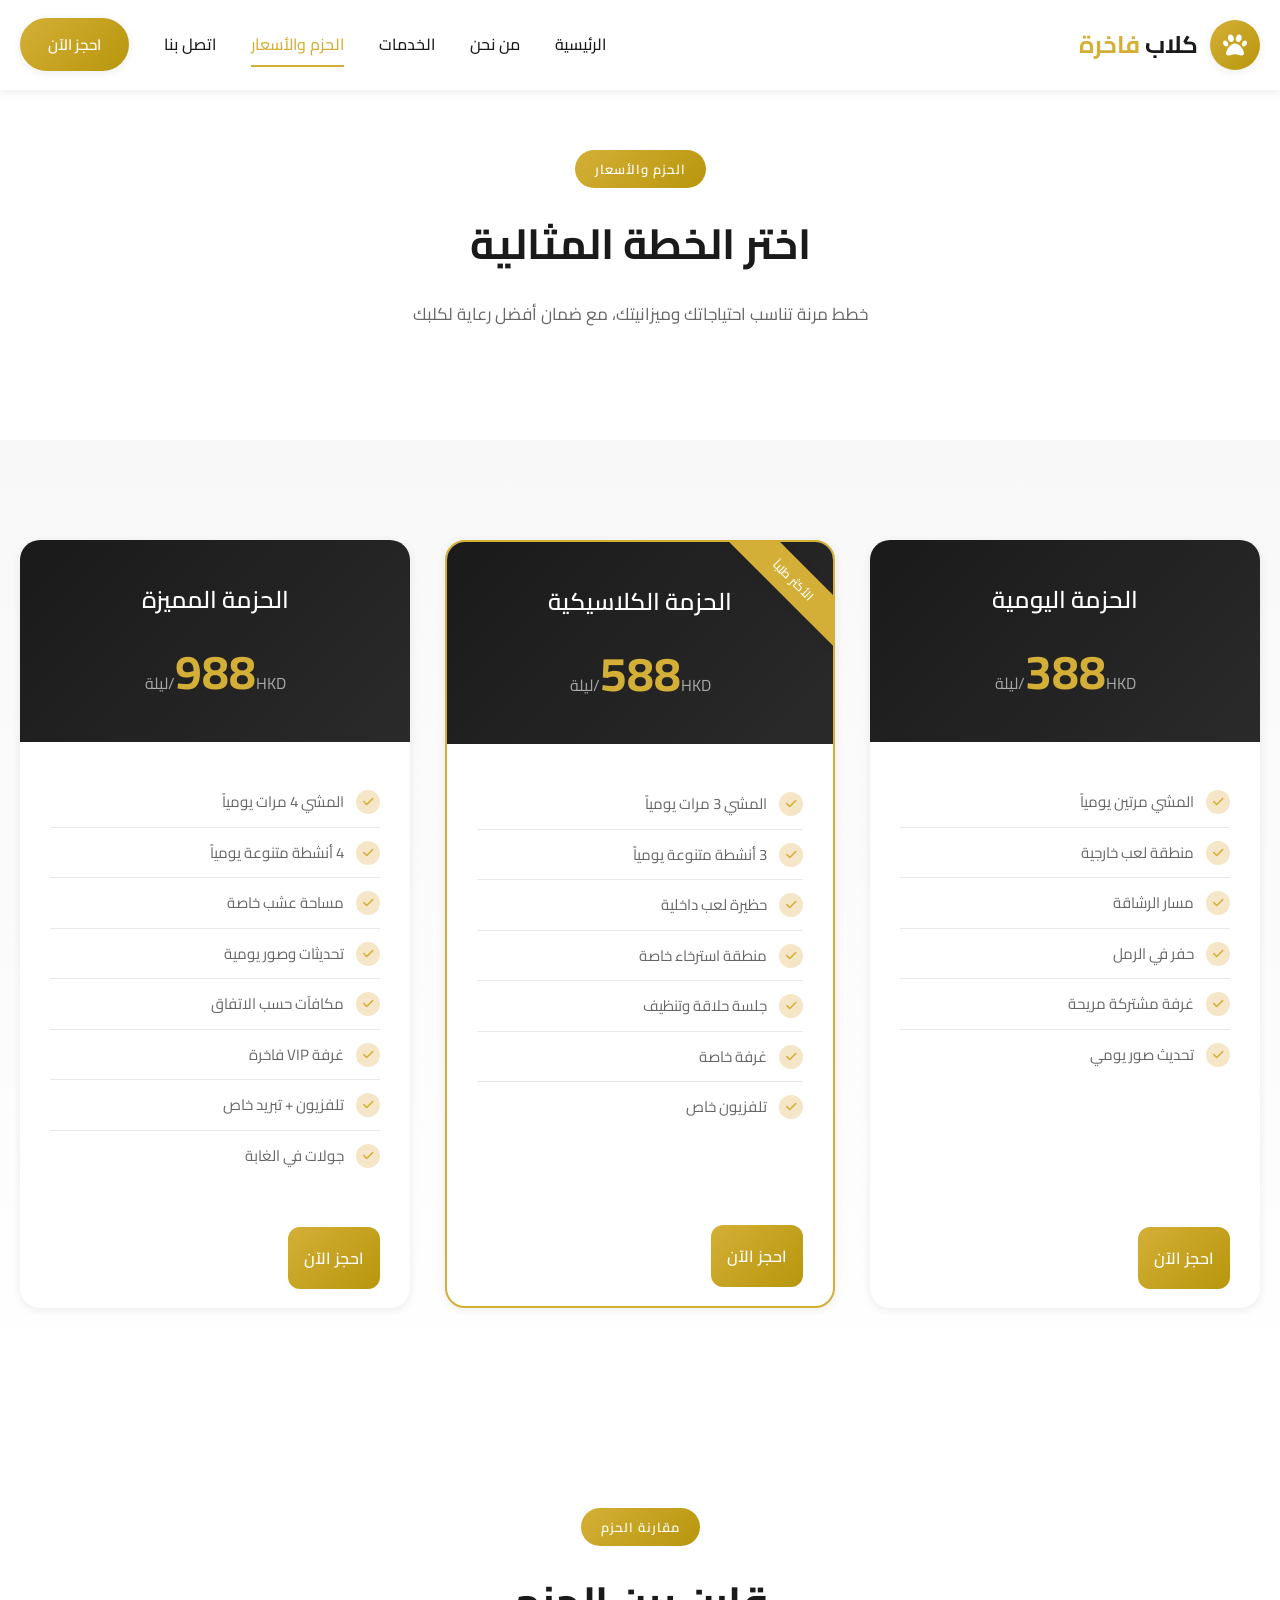
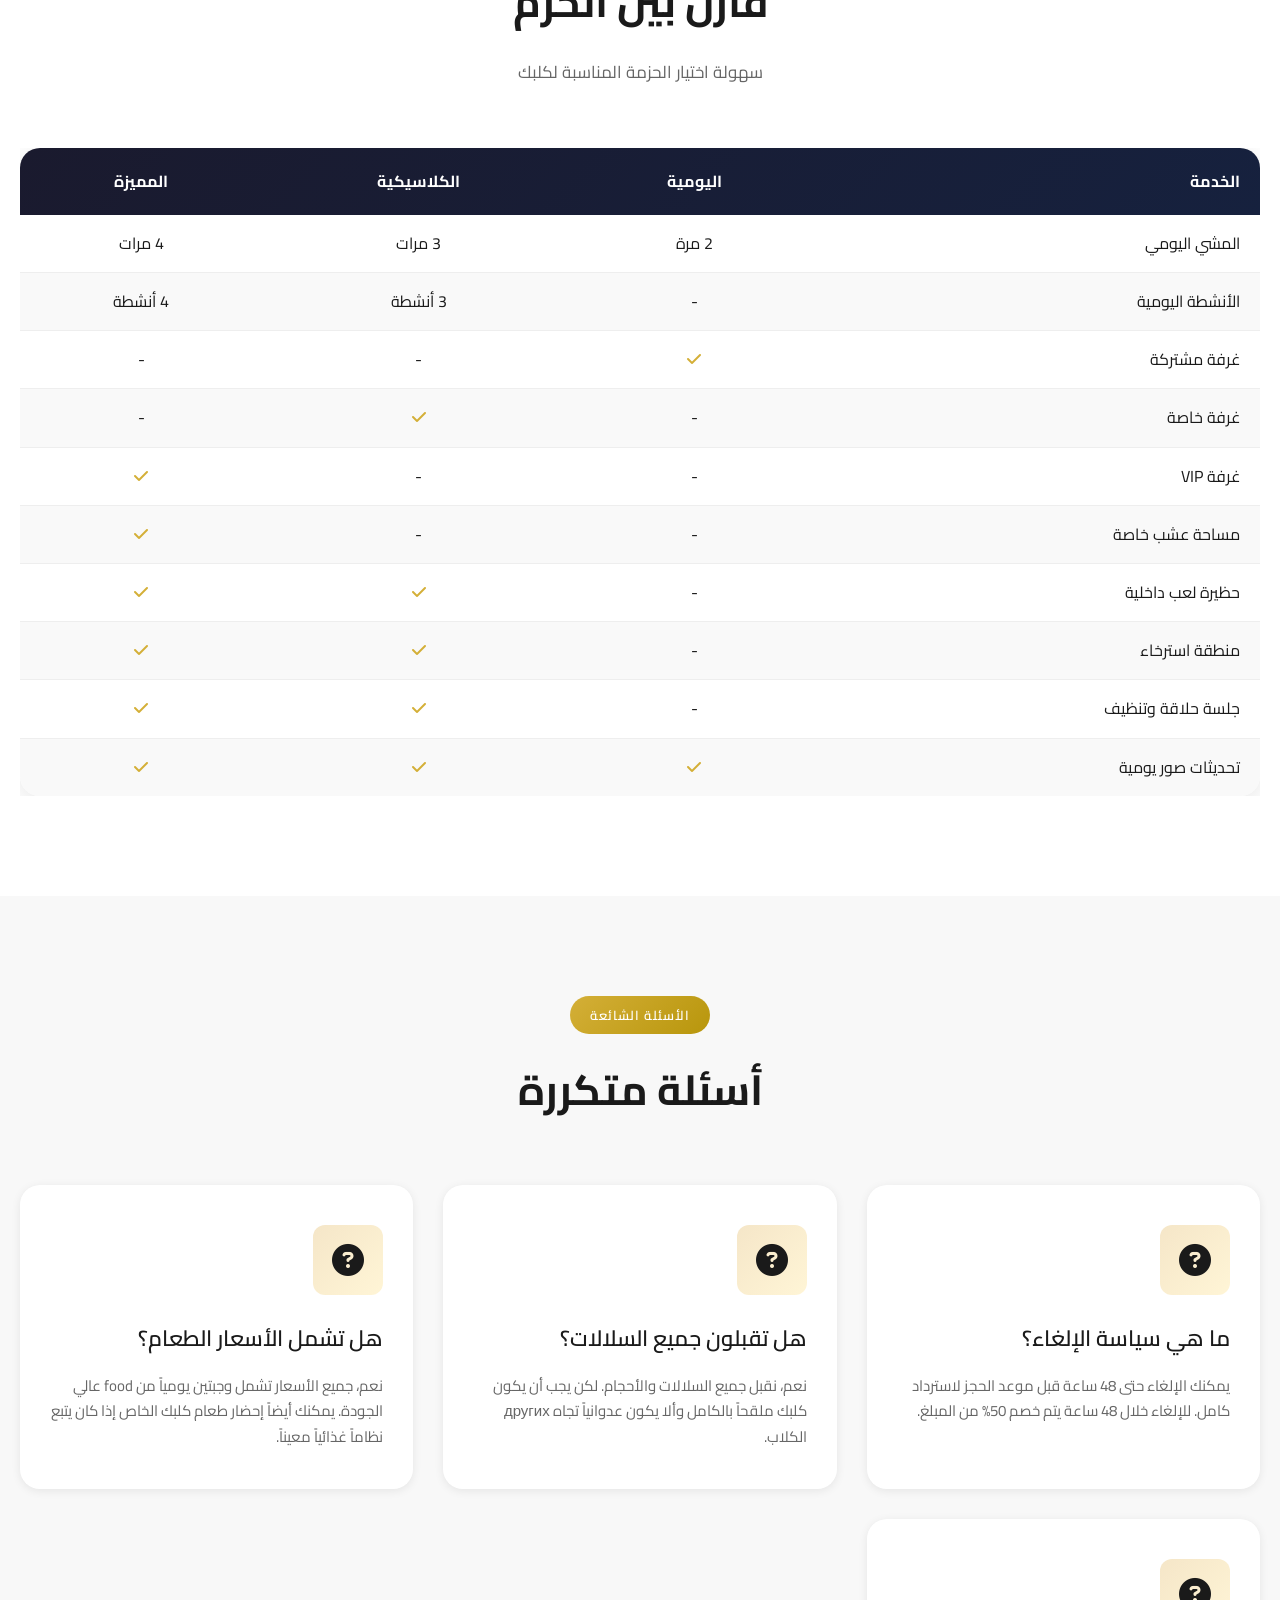
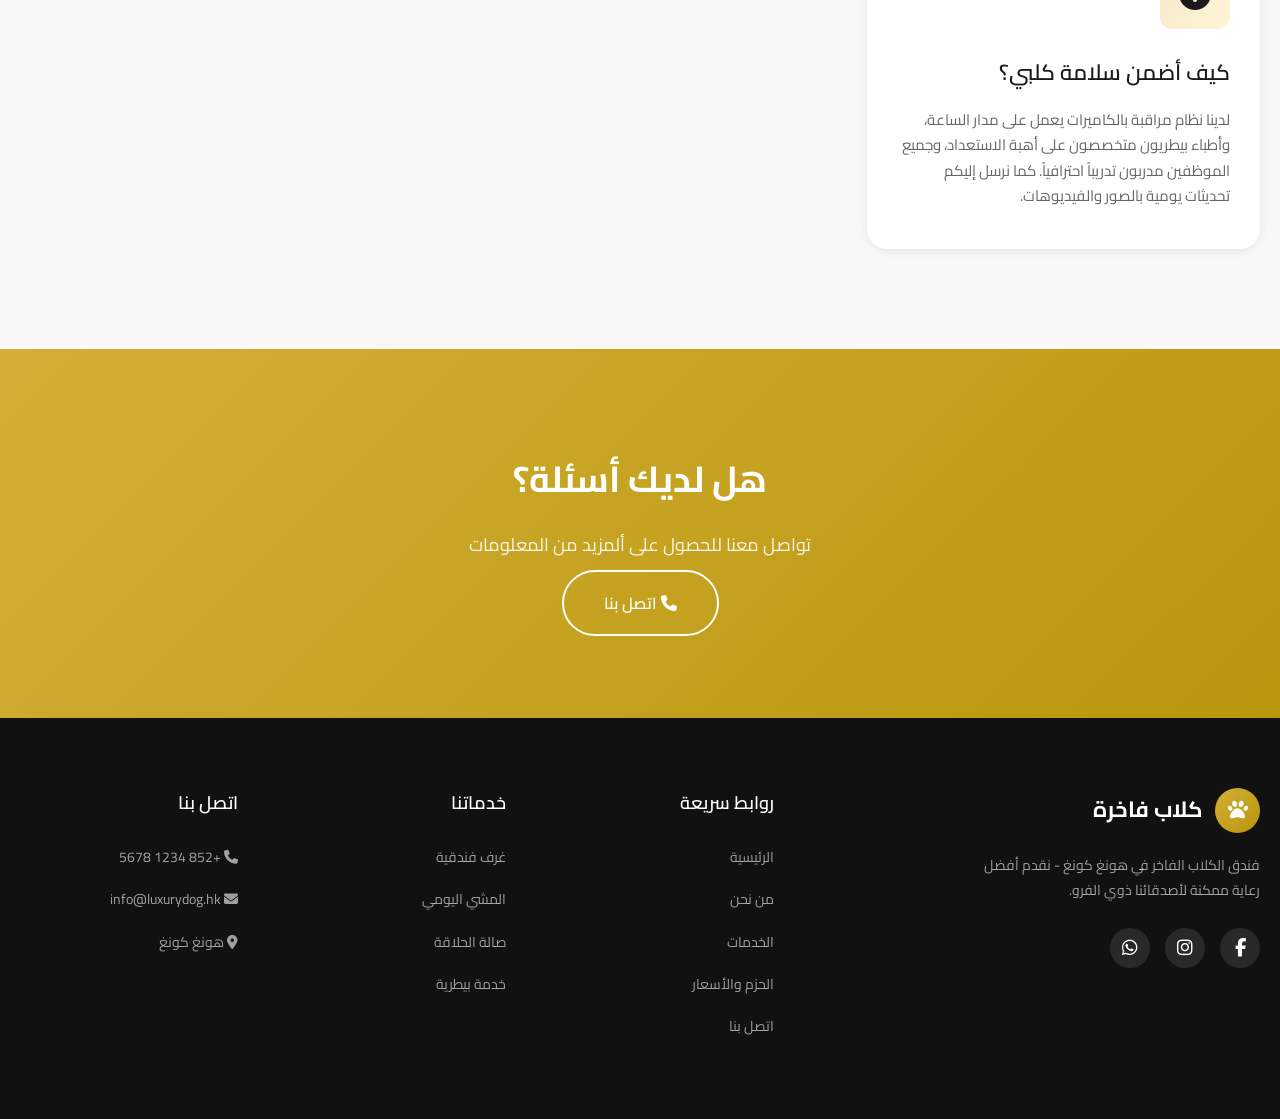
==== commit 3a2fd7ee: "Update packages.html" ====
--- a/packages.html
+++ b/packages.html
@@ -345,8 +345,7 @@
                     </div>
                     <h3 class="service-title">كيف أضمن سلامة كلبي؟</h3>
                     <p class="service-description">
-                       我们有24/7闭路电视监控，专业兽医随时待命，所有员工都经过专业培训。我们还每天向您发送照片和视频更新。
-                    </p>
+لدينا نظام مراقبة بالكاميرات يعمل على مدار الساعة، وأطباء بيطريون متخصصون على أهبة الاستعداد، وجميع الموظفين مدربون تدريباً احترافياً. كما نرسل إليكم تحديثات يومية بالصور والفيديوهات.                    </p>
                 </div>
             </div>
         </div>
@@ -359,7 +358,7 @@
                 هل لديك أسئلة؟
             </h2>
             <p style="font-size: 18px; color: rgba(255,255,255,0.9); margin-bottom: 30px;">
-                تواصل معنا للحصول على更多信息
+                تواصل معنا للحصول على ألمزيد من المعلومات
             </p>
             <a href="contact.html" class="btn-hero btn-secondary" style="border-color: white; color: white;">
                 <i class="fas fa-phone"></i> اتصل بنا
@@ -424,3 +423,4 @@
     <script src="js/main.js"></script>
 </body>
 </html>
+
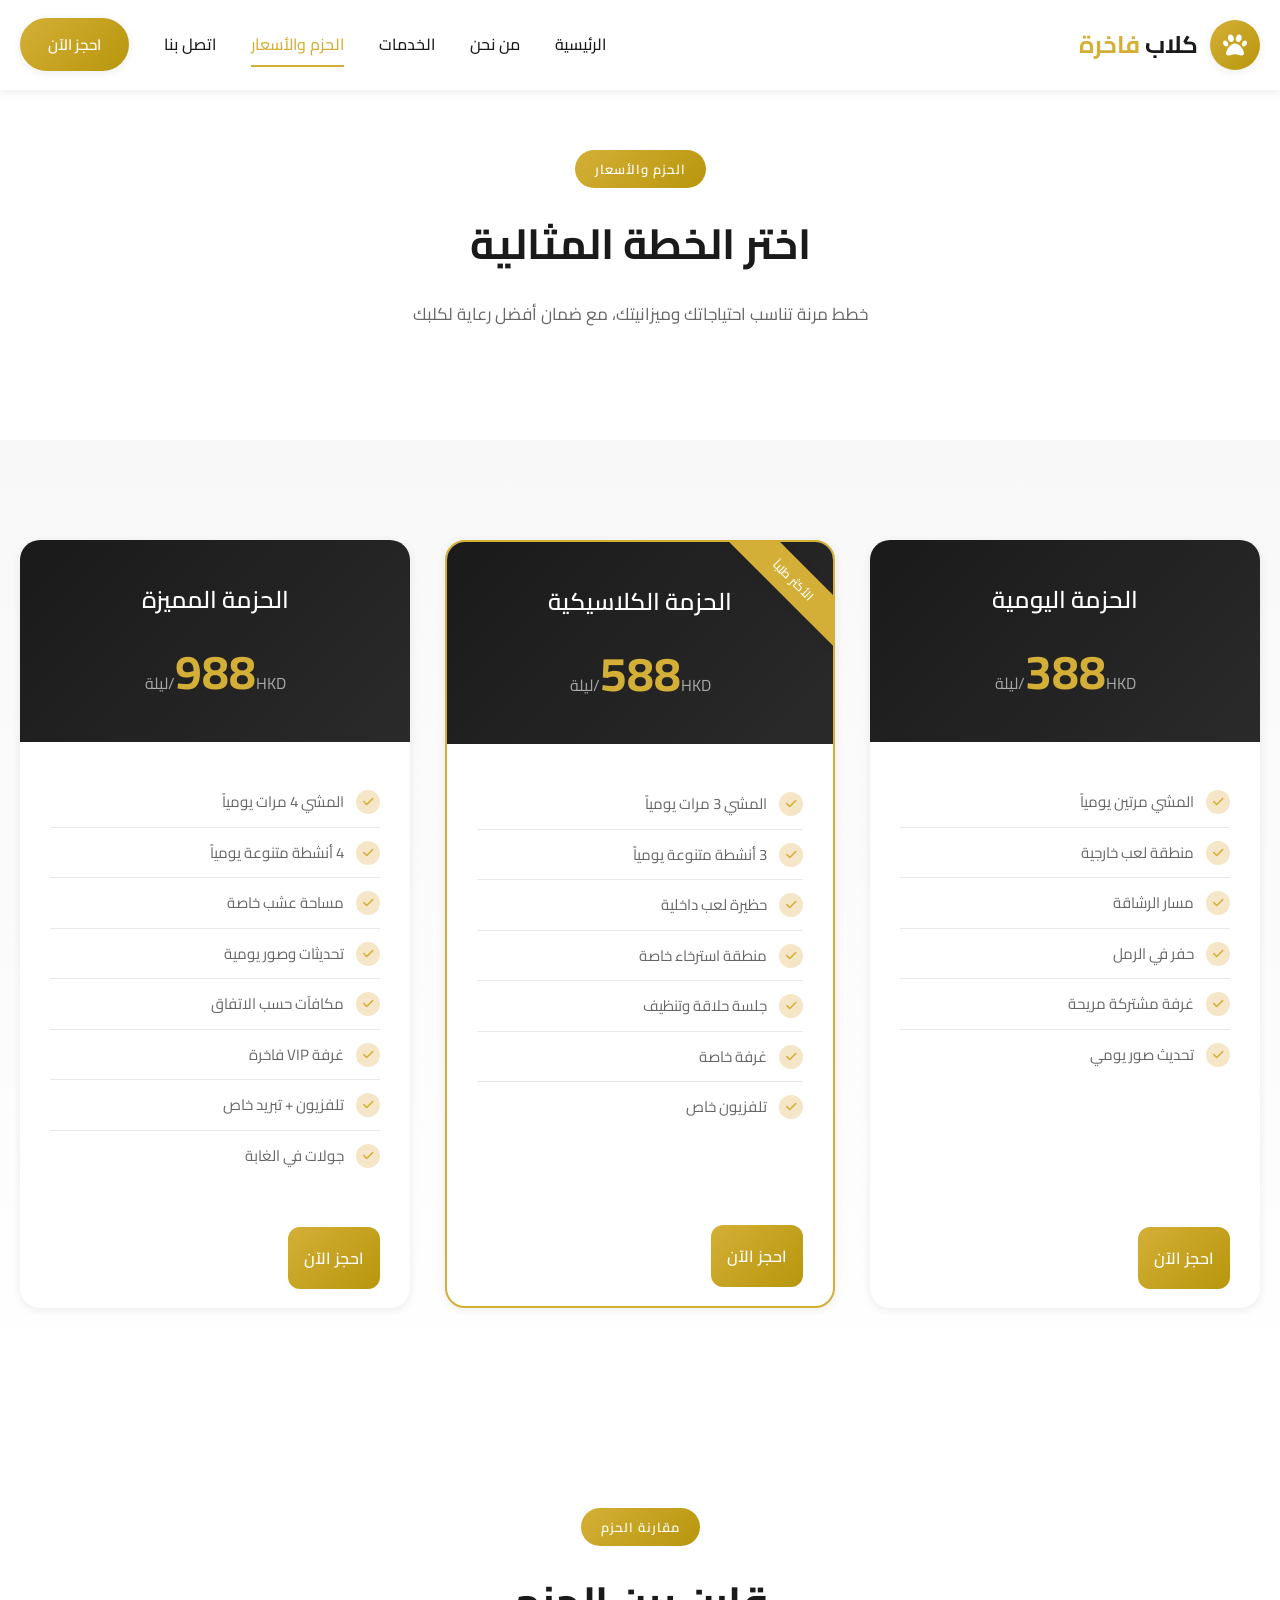
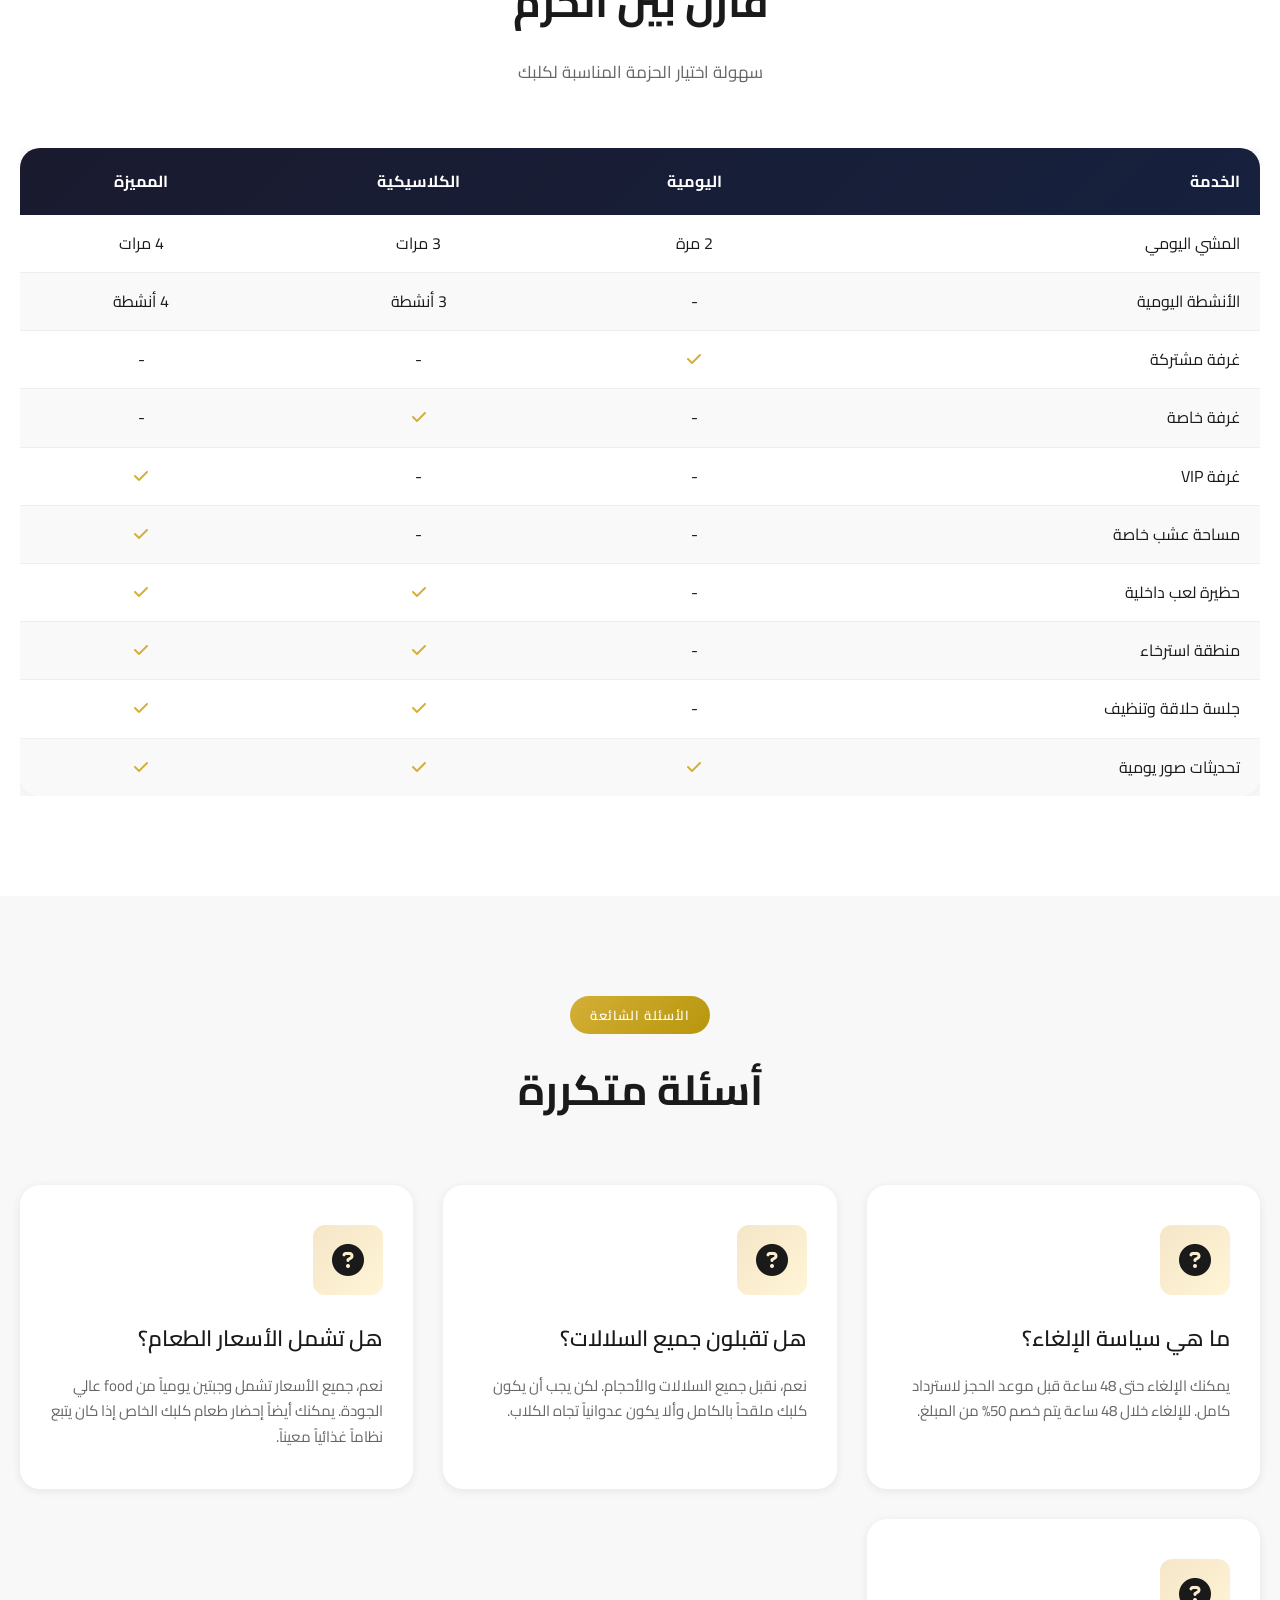
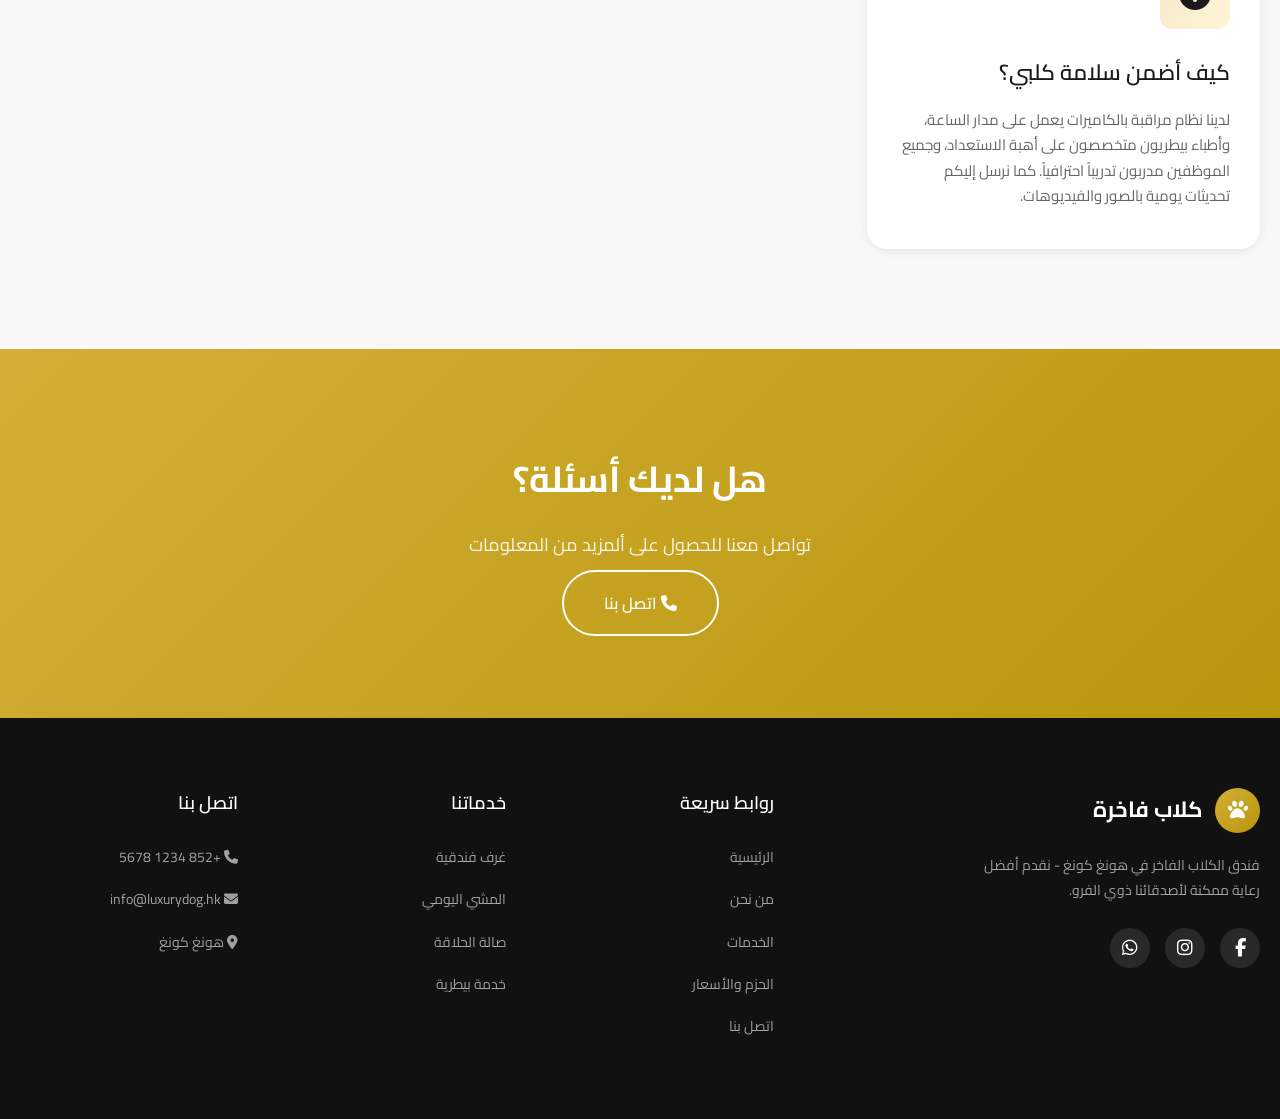
==== commit 135396a3: "Update packages.html" ====
--- a/packages.html
+++ b/packages.html
@@ -325,7 +325,7 @@
                     </div>
                     <h3 class="service-title">هل تقبلون جميع السلالات؟</h3>
                     <p class="service-description">
-                        نعم، نقبل جميع السلالات والأحجام. لكن يجب أن يكون كلبك ملقحاً بالكامل وألا يكون عدوانياً تجاه других الكلاب.
+                        نعم، نقبل جميع السلالات والأحجام. لكن يجب أن يكون كلبك ملقحاً بالكامل وألا يكون عدوانياً تجاه  الكلاب.
                     </p>
                 </div>
 
@@ -424,3 +424,4 @@
 </body>
 </html>
 
+
